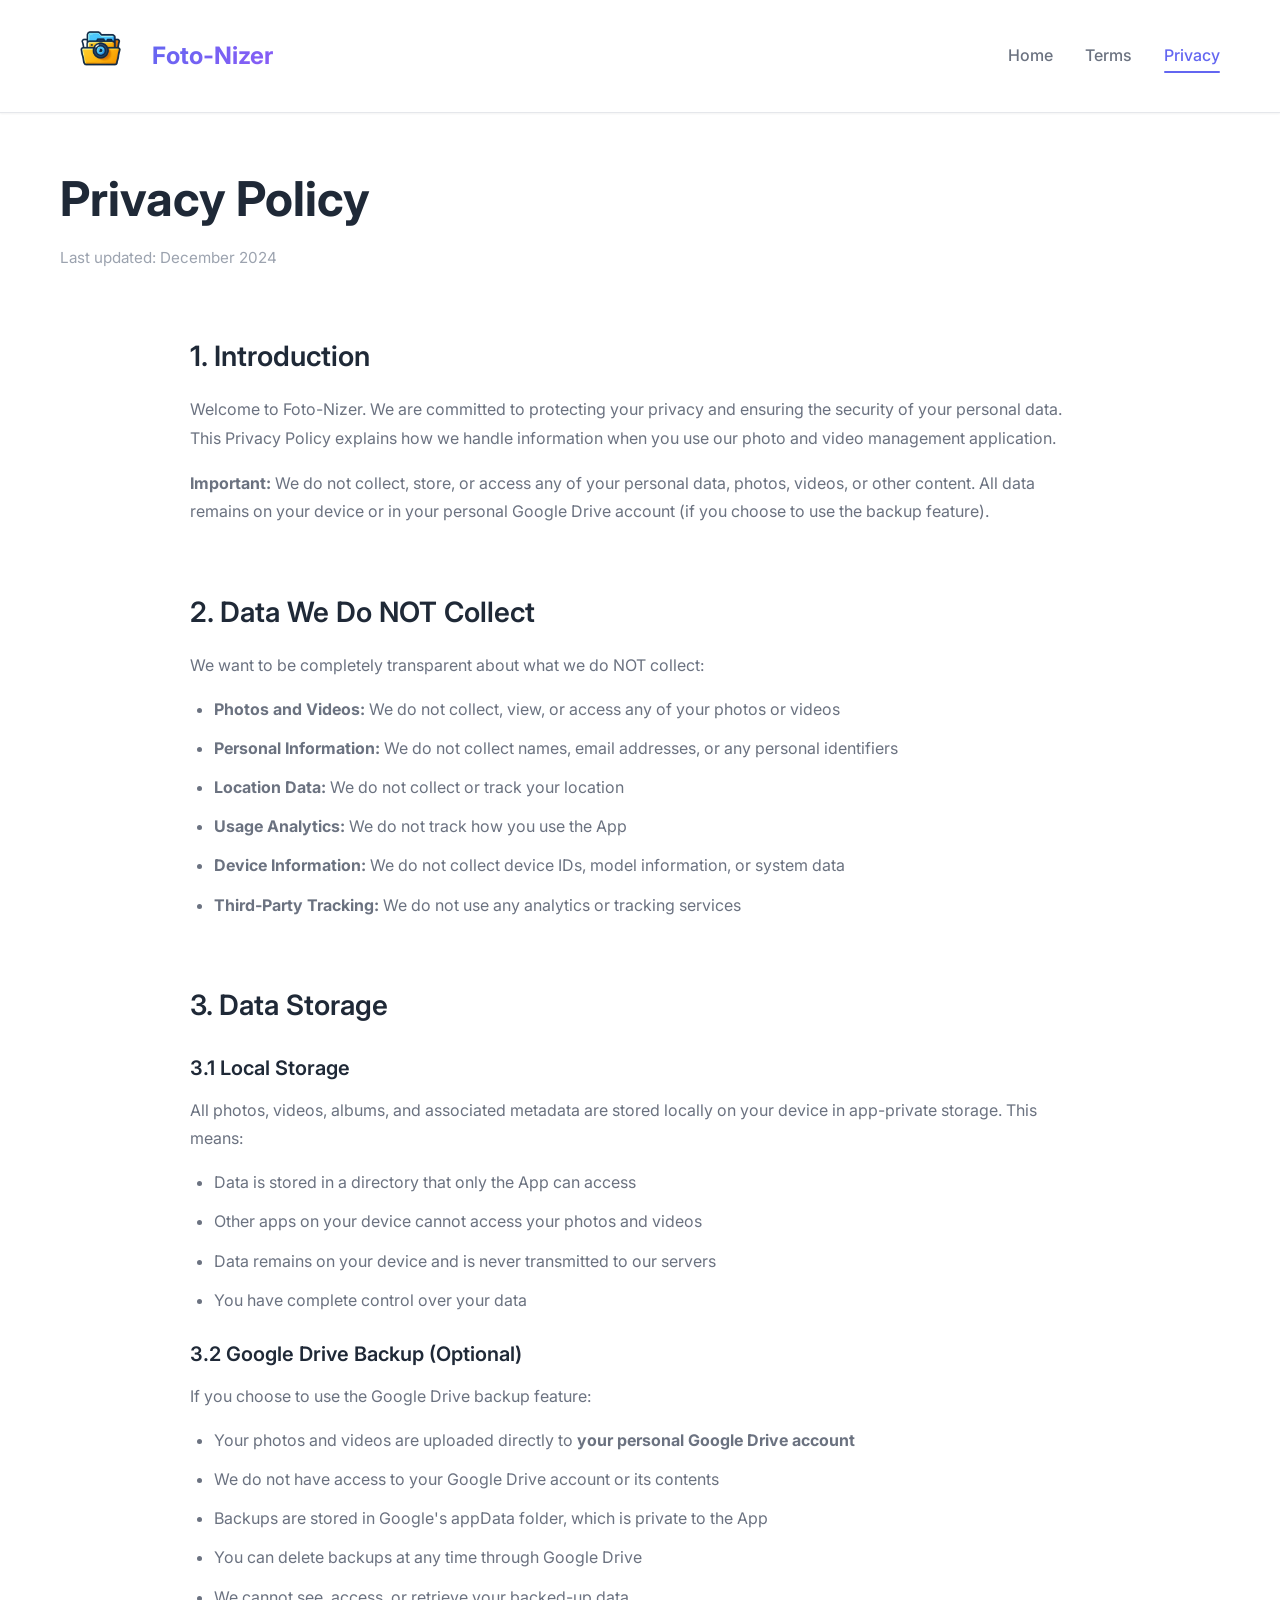
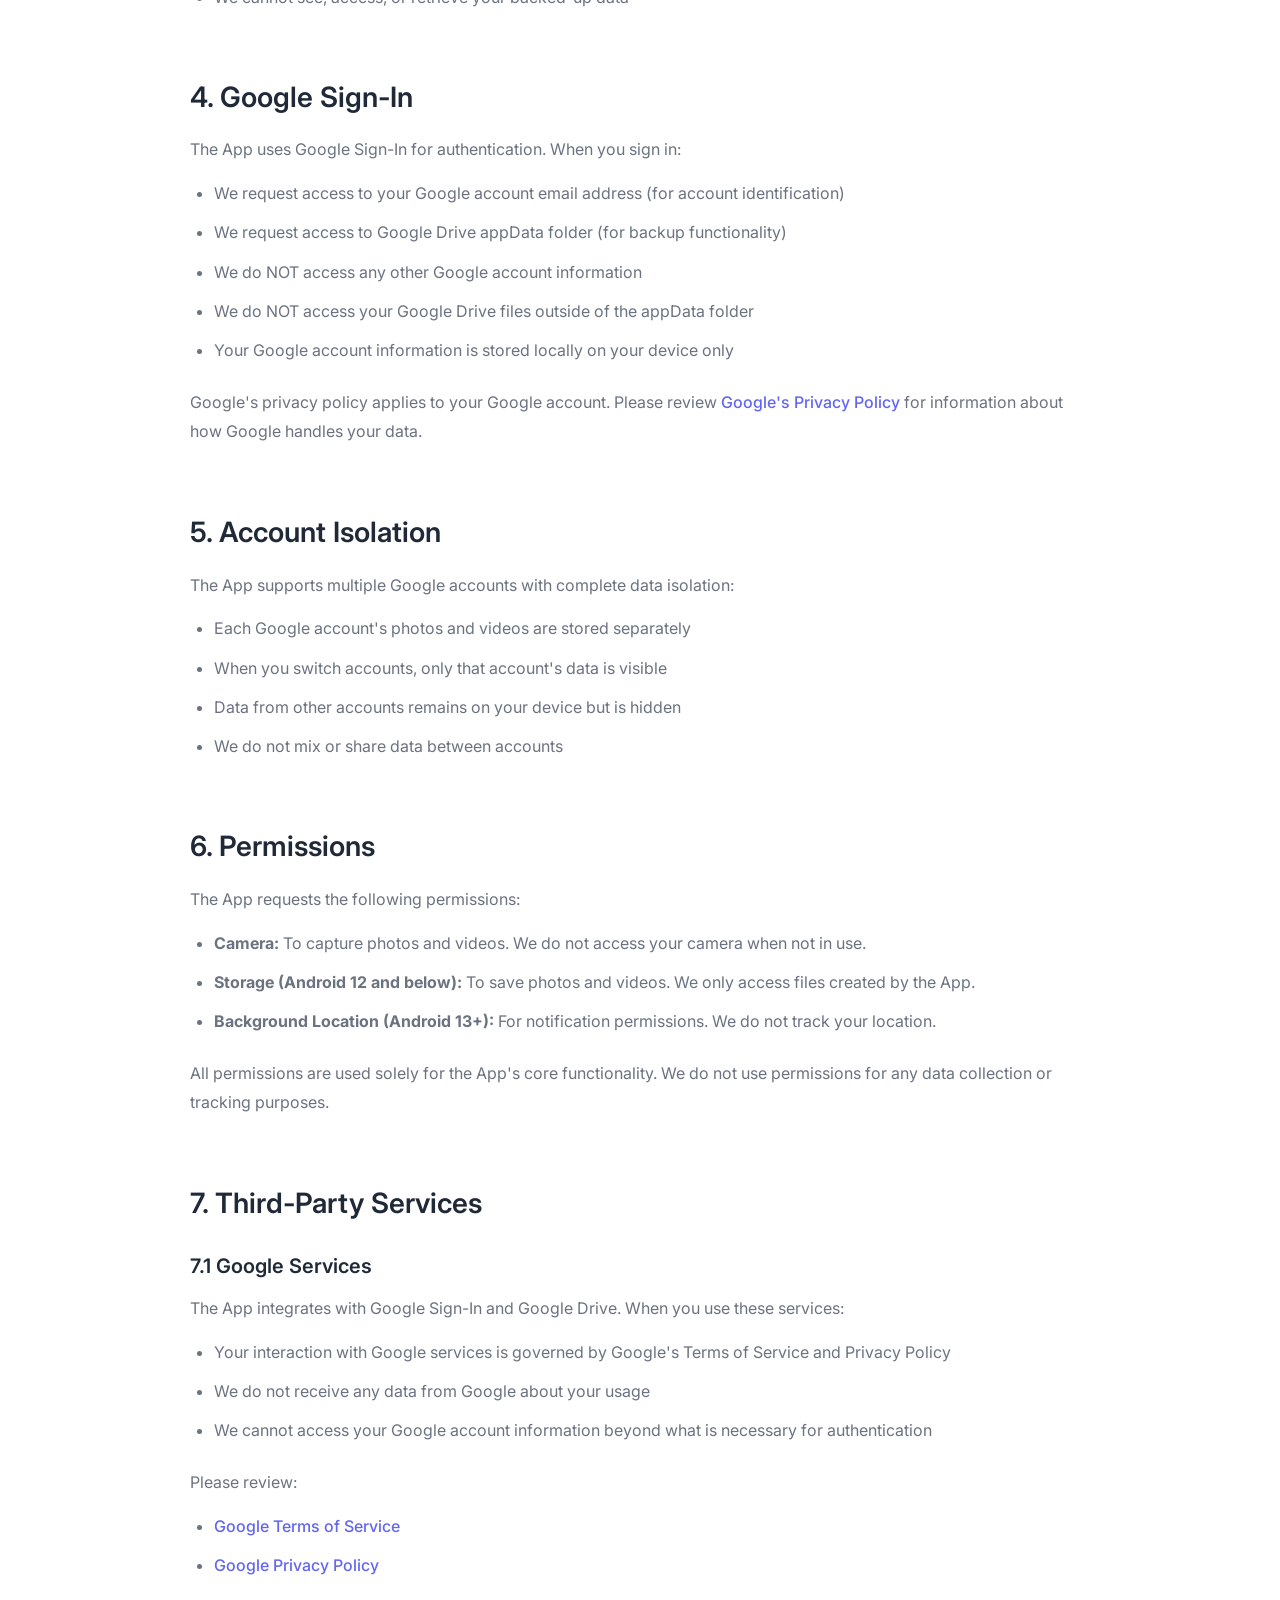
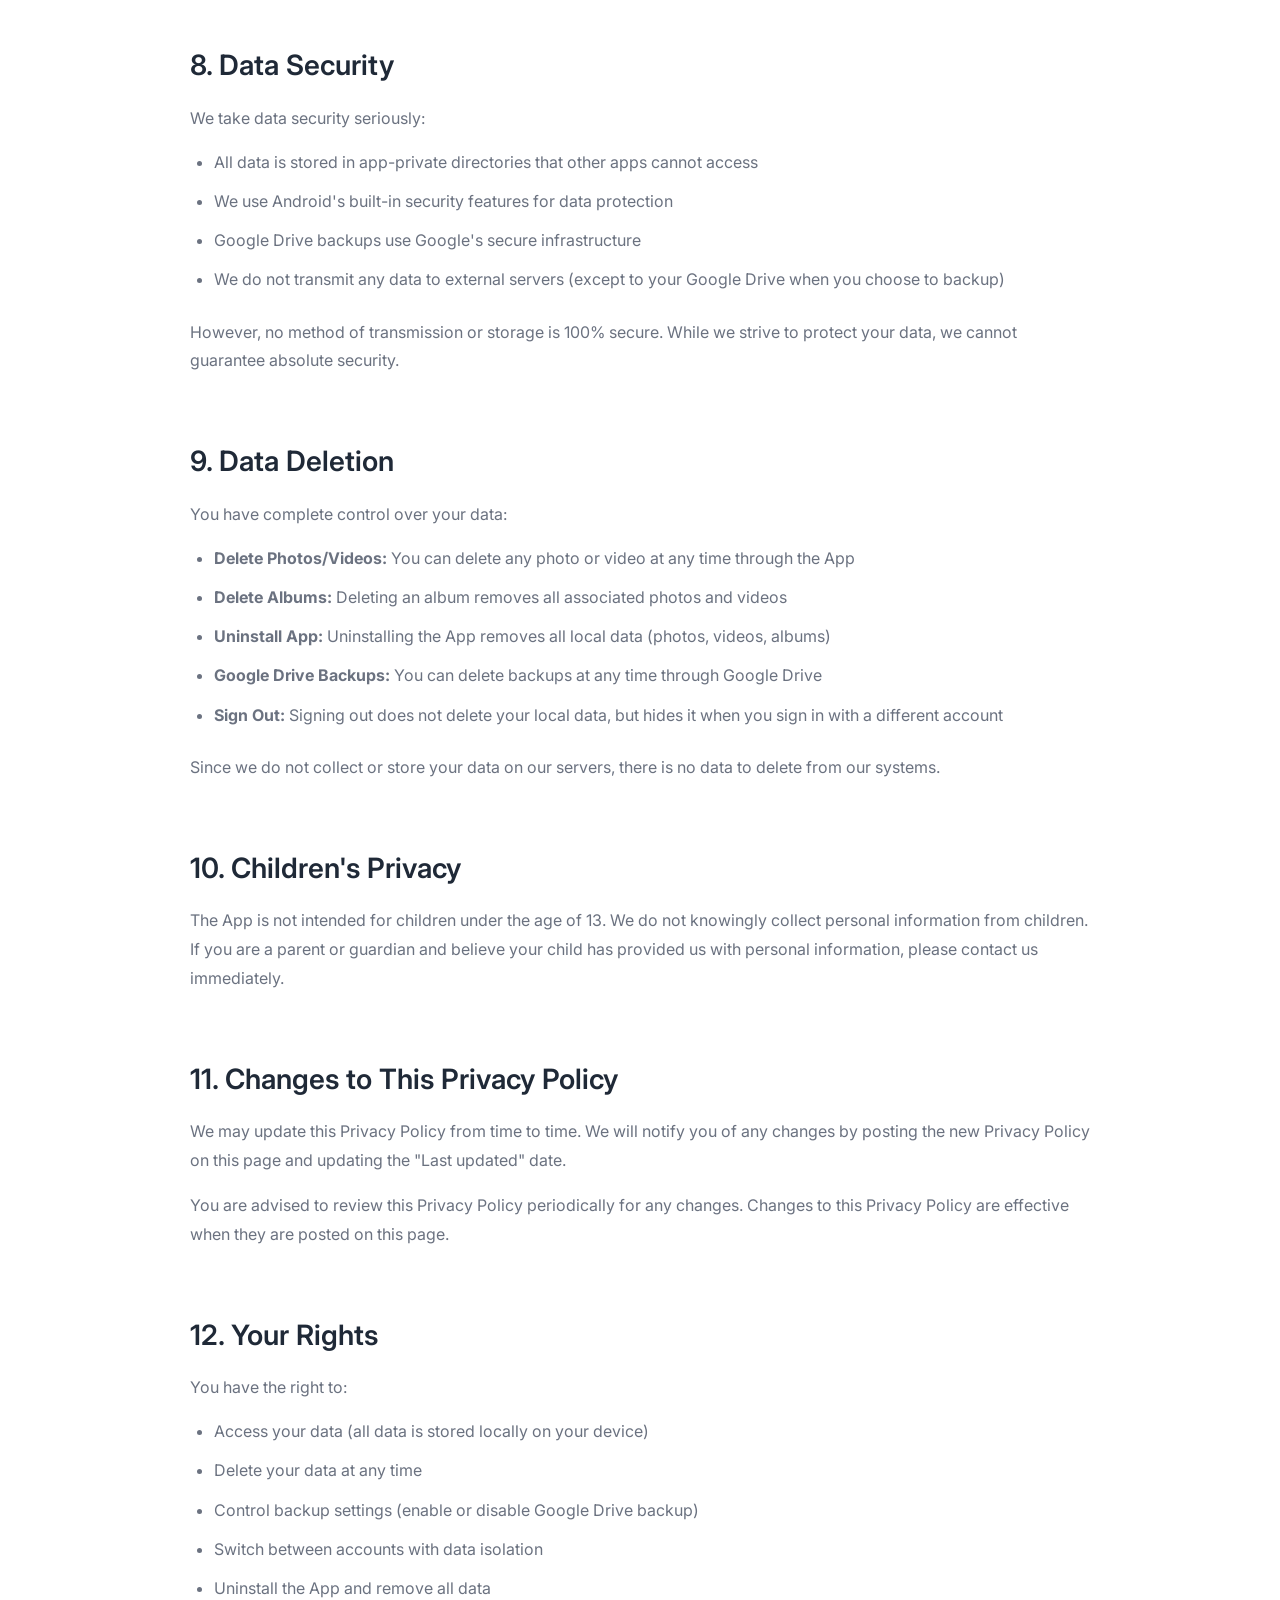
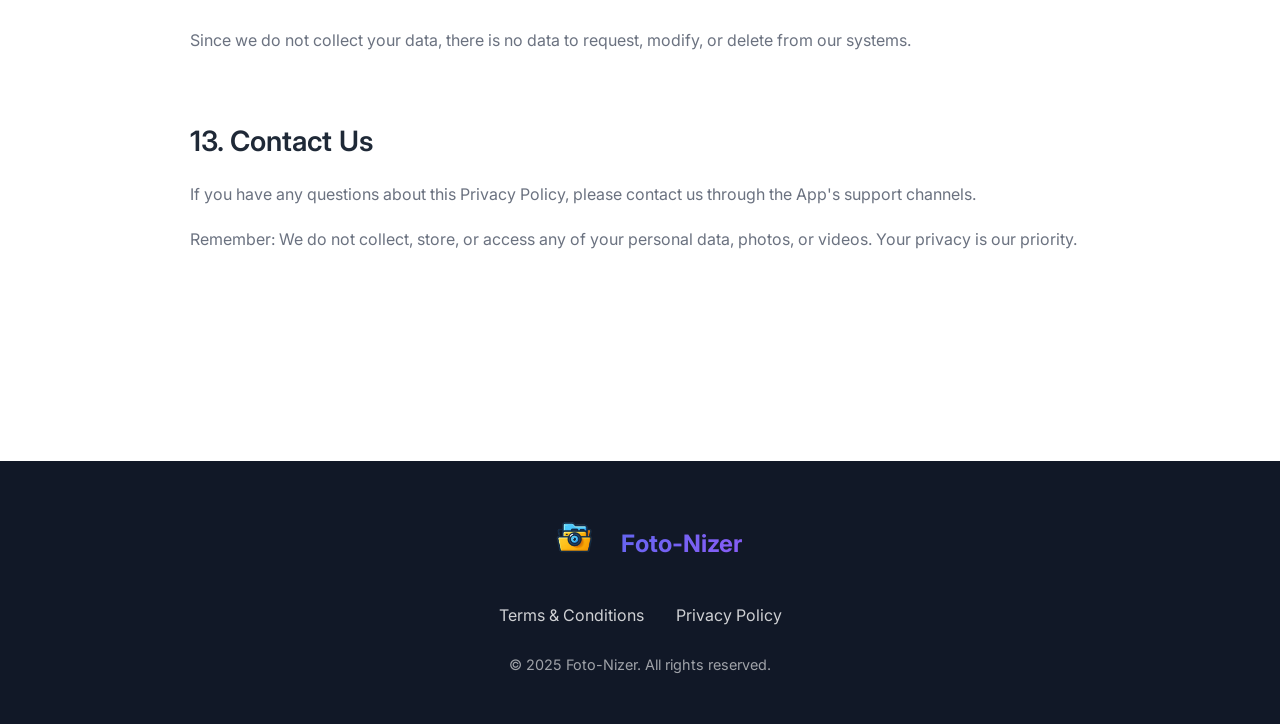
==== website/privacy.html @ f6342b90 "feat: add website files for GitHub Pages deployment" ====
<!DOCTYPE html>
<html lang="en">
<head>
    <meta charset="UTF-8">
    <meta name="viewport" content="width=device-width, initial-scale=1.0">
    <meta name="description" content="Privacy Policy for Foto-Nizer Photo Management App">
    <title>Privacy Policy - Foto-Nizer</title>
    <link rel="stylesheet" href="styles.css">
    <link rel="preconnect" href="https://fonts.googleapis.com">
    <link rel="preconnect" href="https://fonts.gstatic.com" crossorigin>
    <link href="https://fonts.googleapis.com/css2?family=Inter:wght@300;400;500;600;700&display=swap" rel="stylesheet">
</head>
<body>
    <header class="header">
        <nav class="nav">
            <div class="nav-container">
                <a href="index.html" class="logo">
                    <img src="logo.png" alt="Foto-Nizer" class="logo-img">
                    <span class="logo-text">Foto-Nizer</span>
                </a>
                <div class="nav-links">
                    <a href="index.html" class="nav-link">Home</a>
                    <a href="terms.html" class="nav-link">Terms</a>
                    <a href="privacy.html" class="nav-link active">Privacy</a>
                </div>
            </div>
        </nav>
    </header>

    <main>
        <section class="legal-page">
            <div class="container">
                <h1 class="legal-title">Privacy Policy</h1>
                <p class="legal-updated">Last updated: December 2024</p>

                <div class="legal-content">
                    <section class="legal-section">
                        <h2>1. Introduction</h2>
                        <p>
                            Welcome to Foto-Nizer. We are committed to protecting your privacy and ensuring the security of your personal data. 
                            This Privacy Policy explains how we handle information when you use our photo and video management application.
                        </p>
                        <p>
                            <strong>Important:</strong> We do not collect, store, or access any of your personal data, photos, videos, or other content. 
                            All data remains on your device or in your personal Google Drive account (if you choose to use the backup feature).
                        </p>
                    </section>

                    <section class="legal-section">
                        <h2>2. Data We Do NOT Collect</h2>
                        <p>We want to be completely transparent about what we do NOT collect:</p>
                        <ul>
                            <li><strong>Photos and Videos:</strong> We do not collect, view, or access any of your photos or videos</li>
                            <li><strong>Personal Information:</strong> We do not collect names, email addresses, or any personal identifiers</li>
                            <li><strong>Location Data:</strong> We do not collect or track your location</li>
                            <li><strong>Usage Analytics:</strong> We do not track how you use the App</li>
                            <li><strong>Device Information:</strong> We do not collect device IDs, model information, or system data</li>
                            <li><strong>Third-Party Tracking:</strong> We do not use any analytics or tracking services</li>
                        </ul>
                    </section>

                    <section class="legal-section">
                        <h2>3. Data Storage</h2>
                        <h3>3.1 Local Storage</h3>
                        <p>
                            All photos, videos, albums, and associated metadata are stored locally on your device in app-private storage. 
                            This means:
                        </p>
                        <ul>
                            <li>Data is stored in a directory that only the App can access</li>
                            <li>Other apps on your device cannot access your photos and videos</li>
                            <li>Data remains on your device and is never transmitted to our servers</li>
                            <li>You have complete control over your data</li>
                        </ul>

                        <h3>3.2 Google Drive Backup (Optional)</h3>
                        <p>
                            If you choose to use the Google Drive backup feature:
                        </p>
                        <ul>
                            <li>Your photos and videos are uploaded directly to <strong>your personal Google Drive account</strong></li>
                            <li>We do not have access to your Google Drive account or its contents</li>
                            <li>Backups are stored in Google's appData folder, which is private to the App</li>
                            <li>You can delete backups at any time through Google Drive</li>
                            <li>We cannot see, access, or retrieve your backed-up data</li>
                        </ul>
                    </section>

                    <section class="legal-section">
                        <h2>4. Google Sign-In</h2>
                        <p>
                            The App uses Google Sign-In for authentication. When you sign in:
                        </p>
                        <ul>
                            <li>We request access to your Google account email address (for account identification)</li>
                            <li>We request access to Google Drive appData folder (for backup functionality)</li>
                            <li>We do NOT access any other Google account information</li>
                            <li>We do NOT access your Google Drive files outside of the appData folder</li>
                            <li>Your Google account information is stored locally on your device only</li>
                        </ul>
                        <p>
                            Google's privacy policy applies to your Google account. Please review 
                            <a href="https://policies.google.com/privacy" target="_blank" rel="noopener noreferrer">Google's Privacy Policy</a> 
                            for information about how Google handles your data.
                        </p>
                    </section>

                    <section class="legal-section">
                        <h2>5. Account Isolation</h2>
                        <p>
                            The App supports multiple Google accounts with complete data isolation:
                        </p>
                        <ul>
                            <li>Each Google account's photos and videos are stored separately</li>
                            <li>When you switch accounts, only that account's data is visible</li>
                            <li>Data from other accounts remains on your device but is hidden</li>
                            <li>We do not mix or share data between accounts</li>
                        </ul>
                    </section>

                    <section class="legal-section">
                        <h2>6. Permissions</h2>
                        <p>The App requests the following permissions:</p>
                        <ul>
                            <li><strong>Camera:</strong> To capture photos and videos. We do not access your camera when not in use.</li>
                            <li><strong>Storage (Android 12 and below):</strong> To save photos and videos. We only access files created by the App.</li>
                            <li><strong>Background Location (Android 13+):</strong> For notification permissions. We do not track your location.</li>
                        </ul>
                        <p>
                            All permissions are used solely for the App's core functionality. We do not use permissions 
                            for any data collection or tracking purposes.
                        </p>
                    </section>

                    <section class="legal-section">
                        <h2>7. Third-Party Services</h2>
                        <h3>7.1 Google Services</h3>
                        <p>
                            The App integrates with Google Sign-In and Google Drive. When you use these services:
                        </p>
                        <ul>
                            <li>Your interaction with Google services is governed by Google's Terms of Service and Privacy Policy</li>
                            <li>We do not receive any data from Google about your usage</li>
                            <li>We cannot access your Google account information beyond what is necessary for authentication</li>
                        </ul>
                        <p>
                            Please review:
                        </p>
                        <ul>
                            <li><a href="https://policies.google.com/terms" target="_blank" rel="noopener noreferrer">Google Terms of Service</a></li>
                            <li><a href="https://policies.google.com/privacy" target="_blank" rel="noopener noreferrer">Google Privacy Policy</a></li>
                        </ul>
                    </section>

                    <section class="legal-section">
                        <h2>8. Data Security</h2>
                        <p>
                            We take data security seriously:
                        </p>
                        <ul>
                            <li>All data is stored in app-private directories that other apps cannot access</li>
                            <li>We use Android's built-in security features for data protection</li>
                            <li>Google Drive backups use Google's secure infrastructure</li>
                            <li>We do not transmit any data to external servers (except to your Google Drive when you choose to backup)</li>
                        </ul>
                        <p>
                            However, no method of transmission or storage is 100% secure. While we strive to protect your data, 
                            we cannot guarantee absolute security.
                        </p>
                    </section>

                    <section class="legal-section">
                        <h2>9. Data Deletion</h2>
                        <p>
                            You have complete control over your data:
                        </p>
                        <ul>
                            <li><strong>Delete Photos/Videos:</strong> You can delete any photo or video at any time through the App</li>
                            <li><strong>Delete Albums:</strong> Deleting an album removes all associated photos and videos</li>
                            <li><strong>Uninstall App:</strong> Uninstalling the App removes all local data (photos, videos, albums)</li>
                            <li><strong>Google Drive Backups:</strong> You can delete backups at any time through Google Drive</li>
                            <li><strong>Sign Out:</strong> Signing out does not delete your local data, but hides it when you sign in with a different account</li>
                        </ul>
                        <p>
                            Since we do not collect or store your data on our servers, there is no data to delete from our systems.
                        </p>
                    </section>

                    <section class="legal-section">
                        <h2>10. Children's Privacy</h2>
                        <p>
                            The App is not intended for children under the age of 13. We do not knowingly collect personal information 
                            from children. If you are a parent or guardian and believe your child has provided us with personal information, 
                            please contact us immediately.
                        </p>
                    </section>

                    <section class="legal-section">
                        <h2>11. Changes to This Privacy Policy</h2>
                        <p>
                            We may update this Privacy Policy from time to time. We will notify you of any changes by posting 
                            the new Privacy Policy on this page and updating the "Last updated" date.
                        </p>
                        <p>
                            You are advised to review this Privacy Policy periodically for any changes. 
                            Changes to this Privacy Policy are effective when they are posted on this page.
                        </p>
                    </section>

                    <section class="legal-section">
                        <h2>12. Your Rights</h2>
                        <p>You have the right to:</p>
                        <ul>
                            <li>Access your data (all data is stored locally on your device)</li>
                            <li>Delete your data at any time</li>
                            <li>Control backup settings (enable or disable Google Drive backup)</li>
                            <li>Switch between accounts with data isolation</li>
                            <li>Uninstall the App and remove all data</li>
                        </ul>
                        <p>
                            Since we do not collect your data, there is no data to request, modify, or delete from our systems.
                        </p>
                    </section>

                    <section class="legal-section">
                        <h2>13. Contact Us</h2>
                        <p>
                            If you have any questions about this Privacy Policy, please contact us through the App's support channels.
                        </p>
                        <p>
                            Remember: We do not collect, store, or access any of your personal data, photos, or videos. 
                            Your privacy is our priority.
                        </p>
                    </section>
                </div>
            </div>
        </section>
    </main>

    <footer class="footer">
        <div class="container">
            <div class="footer-content">
                <a href="index.html" class="footer-logo">
                    <img src="logo.png" alt="Foto-Nizer" class="logo-img">
                    <span class="logo-text">Foto-Nizer</span>
                </a>
                <div class="footer-links">
                    <a href="terms.html">Terms & Conditions</a>
                    <a href="privacy.html">Privacy Policy</a>
                </div>
                <p class="footer-text">© 2025 Foto-Nizer. All rights reserved.</p>
            </div>
        </div>
    </footer>
</body>
</html>
---- website/styles.css ----
/* Reset and Base Styles */
* {
    margin: 0;
    padding: 0;
    box-sizing: border-box;
}

:root {
    --primary-color: #6366f1;
    --primary-dark: #4f46e5;
    --secondary-color: #8b5cf6;
    --text-primary: #1f2937;
    --text-secondary: #6b7280;
    --text-light: #9ca3af;
    --bg-primary: #ffffff;
    --bg-secondary: #f9fafb;
    --bg-dark: #111827;
    --border-color: #e5e7eb;
    --shadow-sm: 0 1px 2px 0 rgba(0, 0, 0, 0.05);
    --shadow-md: 0 4px 6px -1px rgba(0, 0, 0, 0.1);
    --shadow-lg: 0 10px 15px -3px rgba(0, 0, 0, 0.1);
    --shadow-xl: 0 20px 25px -5px rgba(0, 0, 0, 0.1);
}

body {
    font-family: 'Inter', -apple-system, BlinkMacSystemFont, 'Segoe UI', Roboto, Oxygen, Ubuntu, Cantarell, sans-serif;
    line-height: 1.6;
    color: var(--text-primary);
    background-color: var(--bg-primary);
    -webkit-font-smoothing: antialiased;
    -moz-osx-font-smoothing: grayscale;
}

.container {
    max-width: 1200px;
    margin: 0 auto;
    padding: 0 20px;
}

/* Header & Navigation */
.header {
    background: var(--bg-primary);
    border-bottom: 1px solid var(--border-color);
    position: sticky;
    top: 0;
    z-index: 100;
    box-shadow: var(--shadow-sm);
}

.nav-container {
    max-width: 1200px;
    margin: 0 auto;
    padding: 1rem 20px;
    display: flex;
    justify-content: space-between;
    align-items: center;
}

.logo {
    display: flex;
    align-items: center;
    gap: 0.75rem;
    font-size: 1.5rem;
    font-weight: 700;
    color: var(--text-primary);
    text-decoration: none;
    transition: opacity 0.2s;
}

.logo:hover {
    opacity: 0.8;
}

.logo-img {
    height: 80px;
    width: auto;
    object-fit: contain;
}

.logo-text {
    background: linear-gradient(135deg, var(--primary-color), var(--secondary-color));
    -webkit-background-clip: text;
    -webkit-text-fill-color: transparent;
    background-clip: text;
}

.nav-links {
    display: flex;
    gap: 2rem;
    align-items: center;
}

.nav-link {
    color: var(--text-secondary);
    text-decoration: none;
    font-weight: 500;
    transition: color 0.2s;
    position: relative;
}

.nav-link:hover {
    color: var(--primary-color);
}

.nav-link.active {
    color: var(--primary-color);
}

.nav-link.active::after {
    content: '';
    position: absolute;
    bottom: -4px;
    left: 0;
    right: 0;
    height: 2px;
    background: var(--primary-color);
    border-radius: 2px;
}

/* Hero Section */
.hero {
    background: linear-gradient(135deg, #667eea 0%, #764ba2 100%);
    color: white;
    padding: 6rem 0;
    text-align: center;
}

.hero-container {
    max-width: 800px;
    margin: 0 auto;
    padding: 0 20px;
}

.hero-icon {
    font-size: 5rem;
    margin-bottom: 1rem;
    display: block;
}

.hero-logo {
    height: 240px;
    width: auto;
    object-fit: contain;
    margin: 0 auto 1.5rem;
    display: block;
    filter: drop-shadow(0 4px 6px rgba(0, 0, 0, 0.1));
}

.hero-title {
    font-size: 3.5rem;
    font-weight: 700;
    margin-bottom: 1rem;
    letter-spacing: -0.02em;
}

.hero-subtitle {
    font-size: 1.5rem;
    font-weight: 400;
    margin-bottom: 1.5rem;
    opacity: 0.95;
}

.hero-description {
    font-size: 1.125rem;
    line-height: 1.8;
    margin-bottom: 2rem;
    opacity: 0.9;
    max-width: 600px;
    margin-left: auto;
    margin-right: auto;
}

.hero-badges {
    display: flex;
    gap: 1rem;
    justify-content: center;
    flex-wrap: wrap;
}

.badge {
    background: rgba(255, 255, 255, 0.2);
    backdrop-filter: blur(10px);
    padding: 0.5rem 1.25rem;
    border-radius: 50px;
    font-size: 0.9rem;
    font-weight: 500;
    border: 1px solid rgba(255, 255, 255, 0.3);
}

/* Features Section */
.features {
    padding: 5rem 0;
    background: var(--bg-secondary);
}

.section-title {
    font-size: 2.5rem;
    font-weight: 700;
    text-align: center;
    margin-bottom: 3rem;
    color: var(--text-primary);
}

.features-grid {
    display: grid;
    grid-template-columns: repeat(auto-fit, minmax(300px, 1fr));
    gap: 2rem;
    margin-top: 3rem;
}

.feature-card {
    background: var(--bg-primary);
    padding: 2rem;
    border-radius: 12px;
    box-shadow: var(--shadow-md);
    transition: transform 0.2s, box-shadow 0.2s;
    border: 1px solid var(--border-color);
}

.feature-card:hover {
    transform: translateY(-4px);
    box-shadow: var(--shadow-lg);
}

.feature-icon {
    font-size: 3rem;
    margin-bottom: 1rem;
    display: block;
}

.feature-title {
    font-size: 1.25rem;
    font-weight: 600;
    margin-bottom: 0.75rem;
    color: var(--text-primary);
}

.feature-description {
    color: var(--text-secondary);
    line-height: 1.7;
}

/* Privacy Section */
.privacy-section {
    padding: 5rem 0;
    background: var(--bg-primary);
}

.privacy-content {
    max-width: 800px;
    margin: 0 auto;
    text-align: center;
}

.privacy-text {
    font-size: 1.125rem;
    line-height: 1.8;
    color: var(--text-secondary);
    margin-bottom: 2rem;
}

.privacy-text strong {
    color: var(--text-primary);
    font-weight: 600;
}

.privacy-list {
    list-style: none;
    text-align: left;
    max-width: 600px;
    margin: 2rem auto;
    padding: 0;
}

.privacy-list li {
    padding: 0.75rem 0;
    color: var(--text-secondary);
    font-size: 1.05rem;
}

.privacy-links {
    display: flex;
    gap: 1rem;
    justify-content: center;
    margin-top: 2rem;
    flex-wrap: wrap;
}

.btn-secondary {
    display: inline-block;
    padding: 0.75rem 2rem;
    background: var(--primary-color);
    color: white;
    text-decoration: none;
    border-radius: 8px;
    font-weight: 500;
    transition: background 0.2s, transform 0.2s;
}

.btn-secondary:hover {
    background: var(--primary-dark);
    transform: translateY(-2px);
}

/* Legal Pages */
.legal-page {
    padding: 3rem 0 5rem;
    background: var(--bg-primary);
}

.legal-title {
    font-size: 3rem;
    font-weight: 700;
    margin-bottom: 0.5rem;
    color: var(--text-primary);
}

.legal-updated {
    color: var(--text-light);
    font-size: 0.95rem;
    margin-bottom: 3rem;
}

.legal-content {
    max-width: 900px;
    margin: 0 auto;
}

.legal-section {
    margin-bottom: 3rem;
}

.legal-section h2 {
    font-size: 1.75rem;
    font-weight: 600;
    margin-bottom: 1rem;
    color: var(--text-primary);
    padding-top: 1rem;
}

.legal-section h3 {
    font-size: 1.25rem;
    font-weight: 600;
    margin-top: 1.5rem;
    margin-bottom: 0.75rem;
    color: var(--text-primary);
}

.legal-section p {
    color: var(--text-secondary);
    line-height: 1.8;
    margin-bottom: 1rem;
}

.legal-section ul {
    margin-left: 1.5rem;
    margin-bottom: 1.5rem;
    color: var(--text-secondary);
}

.legal-section li {
    margin-bottom: 0.75rem;
    line-height: 1.7;
}

.legal-section a {
    color: var(--primary-color);
    text-decoration: none;
    font-weight: 500;
}

.legal-section a:hover {
    text-decoration: underline;
}

/* Footer */
.footer {
    background: var(--bg-dark);
    color: white;
    padding: 3rem 0;
    margin-top: 5rem;
}

.footer-content {
    text-align: center;
}

.footer-logo {
    display: flex;
    align-items: center;
    justify-content: center;
    gap: 0.75rem;
    font-size: 1.5rem;
    font-weight: 700;
    margin-bottom: 1.5rem;
    text-decoration: none;
    color: white;
    transition: opacity 0.2s;
}

.footer-logo:hover {
    opacity: 0.8;
}

.footer-logo .logo-img {
    height: 70px;
    width: auto;
    object-fit: contain;
}

.footer-links {
    display: flex;
    gap: 2rem;
    justify-content: center;
    margin-bottom: 1.5rem;
    flex-wrap: wrap;
}

.footer-links a {
    color: rgba(255, 255, 255, 0.8);
    text-decoration: none;
    transition: color 0.2s;
}

.footer-links a:hover {
    color: white;
}

.footer-text {
    color: rgba(255, 255, 255, 0.6);
    font-size: 0.9rem;
}

/* Responsive Design */
@media (max-width: 768px) {
    .nav-container {
        flex-direction: column;
        gap: 1rem;
    }

    .nav-links {
        gap: 1.5rem;
    }

    .hero-title {
        font-size: 2.5rem;
    }

    .hero-subtitle {
        font-size: 1.25rem;
    }

    .hero-description {
        font-size: 1rem;
    }

    .section-title {
        font-size: 2rem;
    }

    .features-grid {
        grid-template-columns: 1fr;
        gap: 1.5rem;
    }

    .legal-title {
        font-size: 2rem;
    }

    .legal-section h2 {
        font-size: 1.5rem;
    }

    .privacy-links {
        flex-direction: column;
        align-items: center;
    }

    .btn-secondary {
        width: 100%;
        max-width: 300px;
    }
}

@media (max-width: 480px) {
    .hero {
        padding: 4rem 0;
    }

    .hero-icon {
        font-size: 4rem;
    }

    .hero-logo {
        height: 160px;
    }

    .logo-img {
        height: 64px;
    }

    .footer-logo .logo-img {
        height: 60px;
    }

    .hero-title {
        font-size: 2rem;
    }

    .hero-subtitle {
        font-size: 1.125rem;
    }

    .features {
        padding: 3rem 0;
    }

    .privacy-section {
        padding: 3rem 0;
    }
}
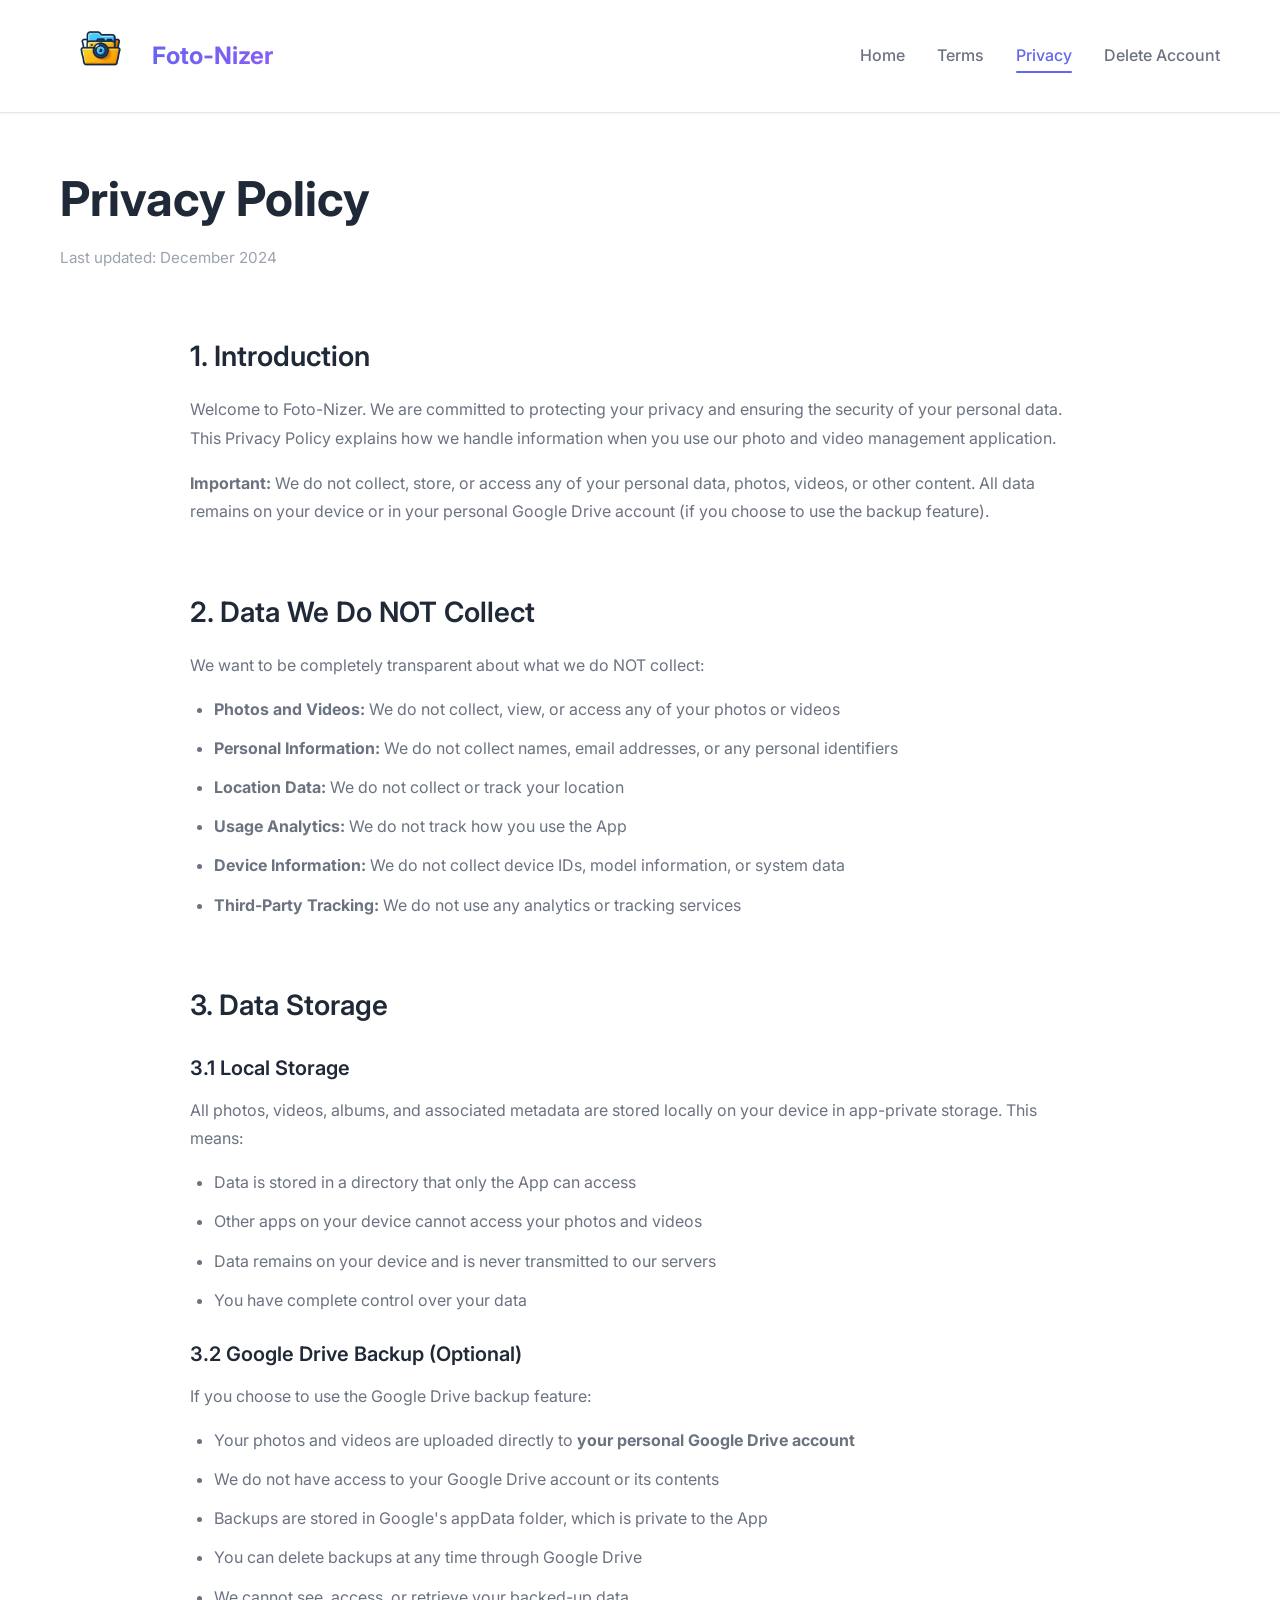
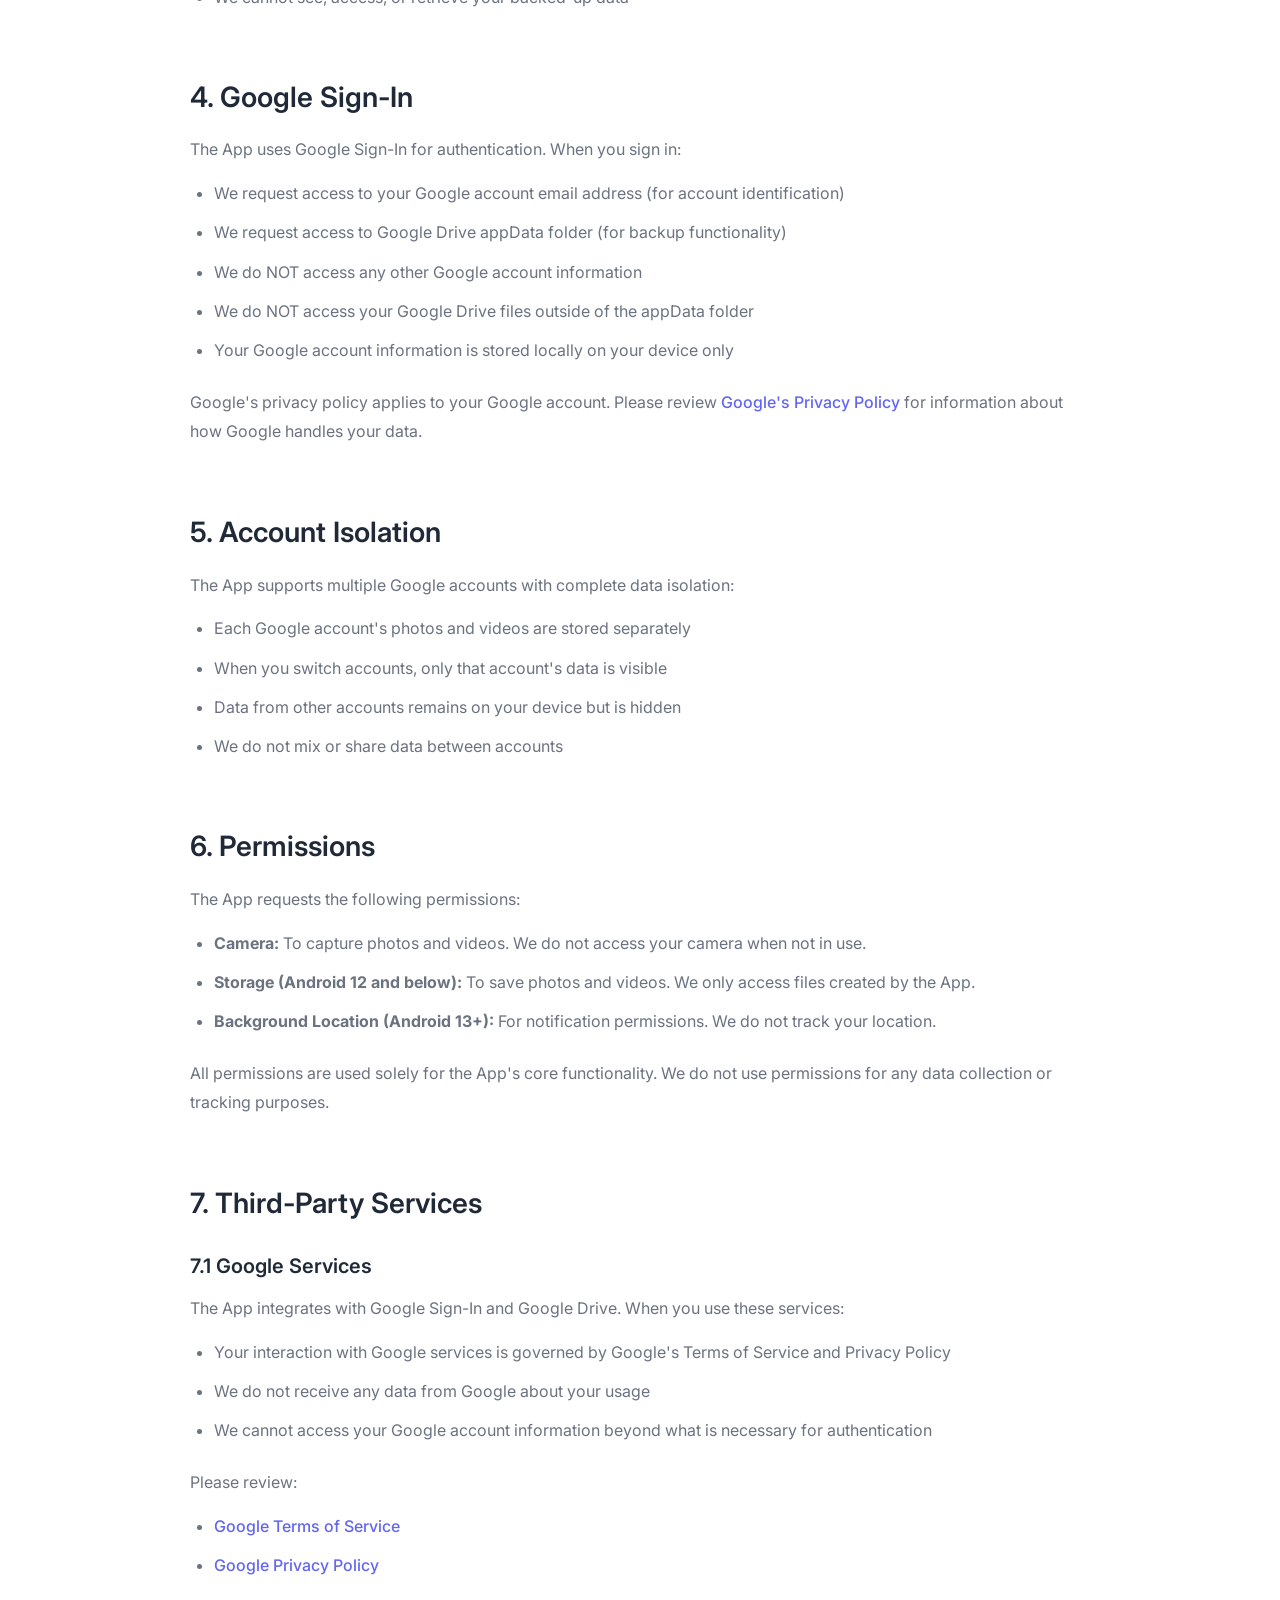
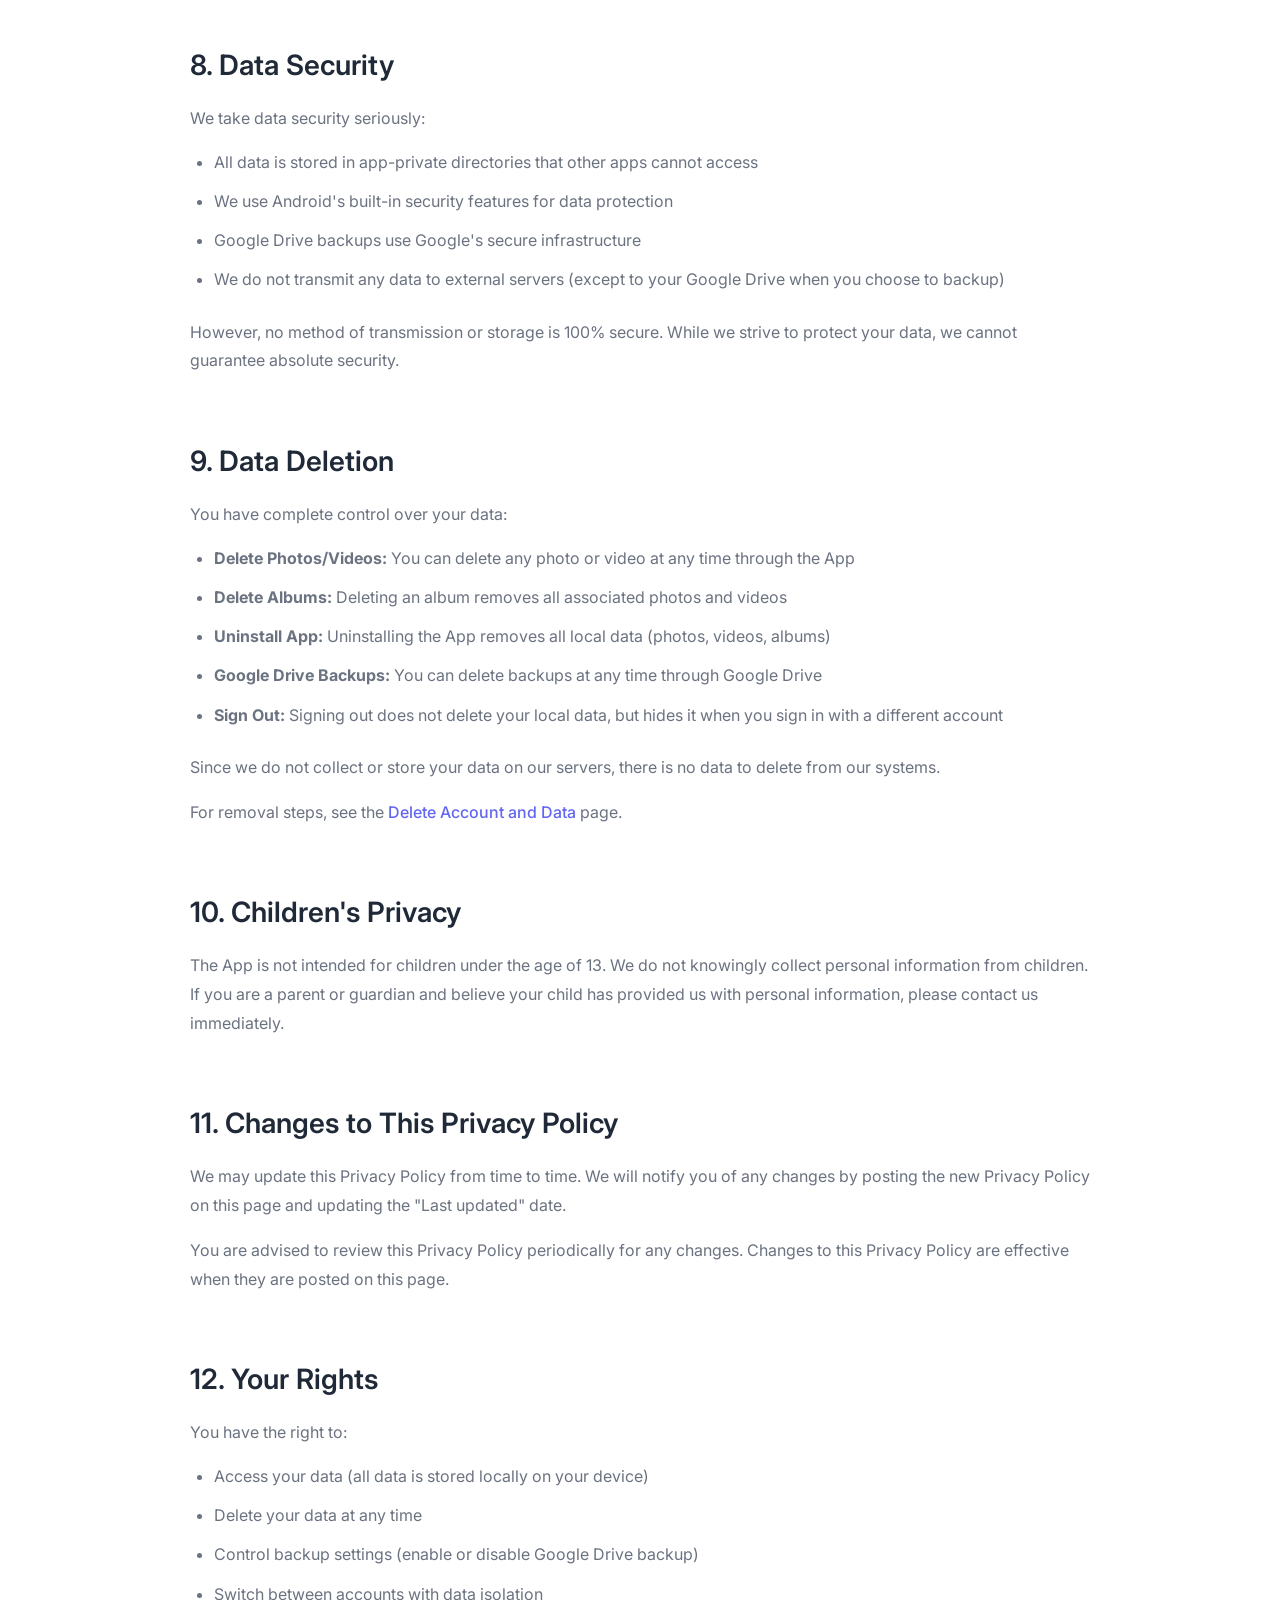
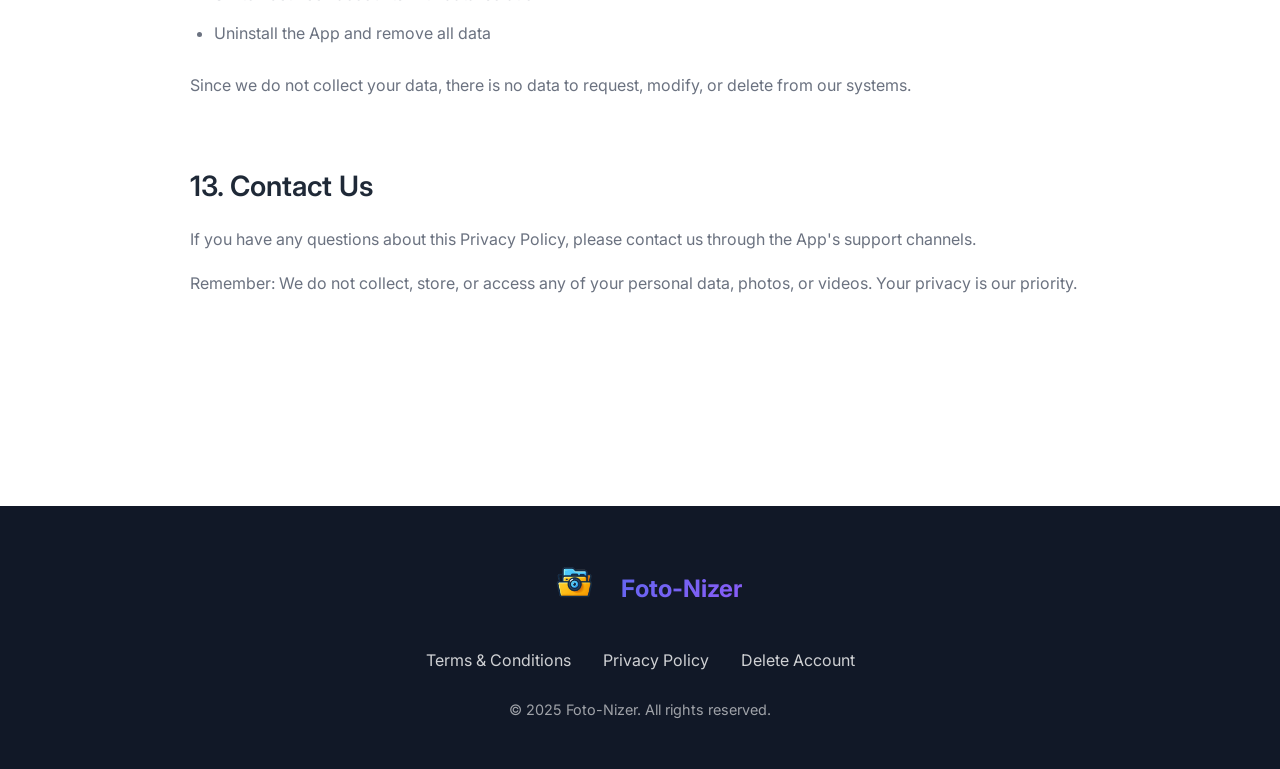
==== commit d1a00cd3: "Add delete account page and legal links" ====
--- a/website/privacy.html
+++ b/website/privacy.html
@@ -22,6 +22,7 @@
                     <a href="index.html" class="nav-link">Home</a>
                     <a href="terms.html" class="nav-link">Terms</a>
                     <a href="privacy.html" class="nav-link active">Privacy</a>
+                    <a href="delete-account.html" class="nav-link">Delete Account</a>
                 </div>
             </div>
         </nav>
@@ -183,6 +184,9 @@
                         </ul>
                         <p>
                             Since we do not collect or store your data on our servers, there is no data to delete from our systems.
+                        </p>
+                        <p>
+                            For removal steps, see the <a href="delete-account.html">Delete Account and Data</a> page.
                         </p>
                     </section>
 
@@ -247,6 +251,7 @@
                 <div class="footer-links">
                     <a href="terms.html">Terms & Conditions</a>
                     <a href="privacy.html">Privacy Policy</a>
+                    <a href="delete-account.html">Delete Account</a>
                 </div>
                 <p class="footer-text">© 2025 Foto-Nizer. All rights reserved.</p>
             </div>
